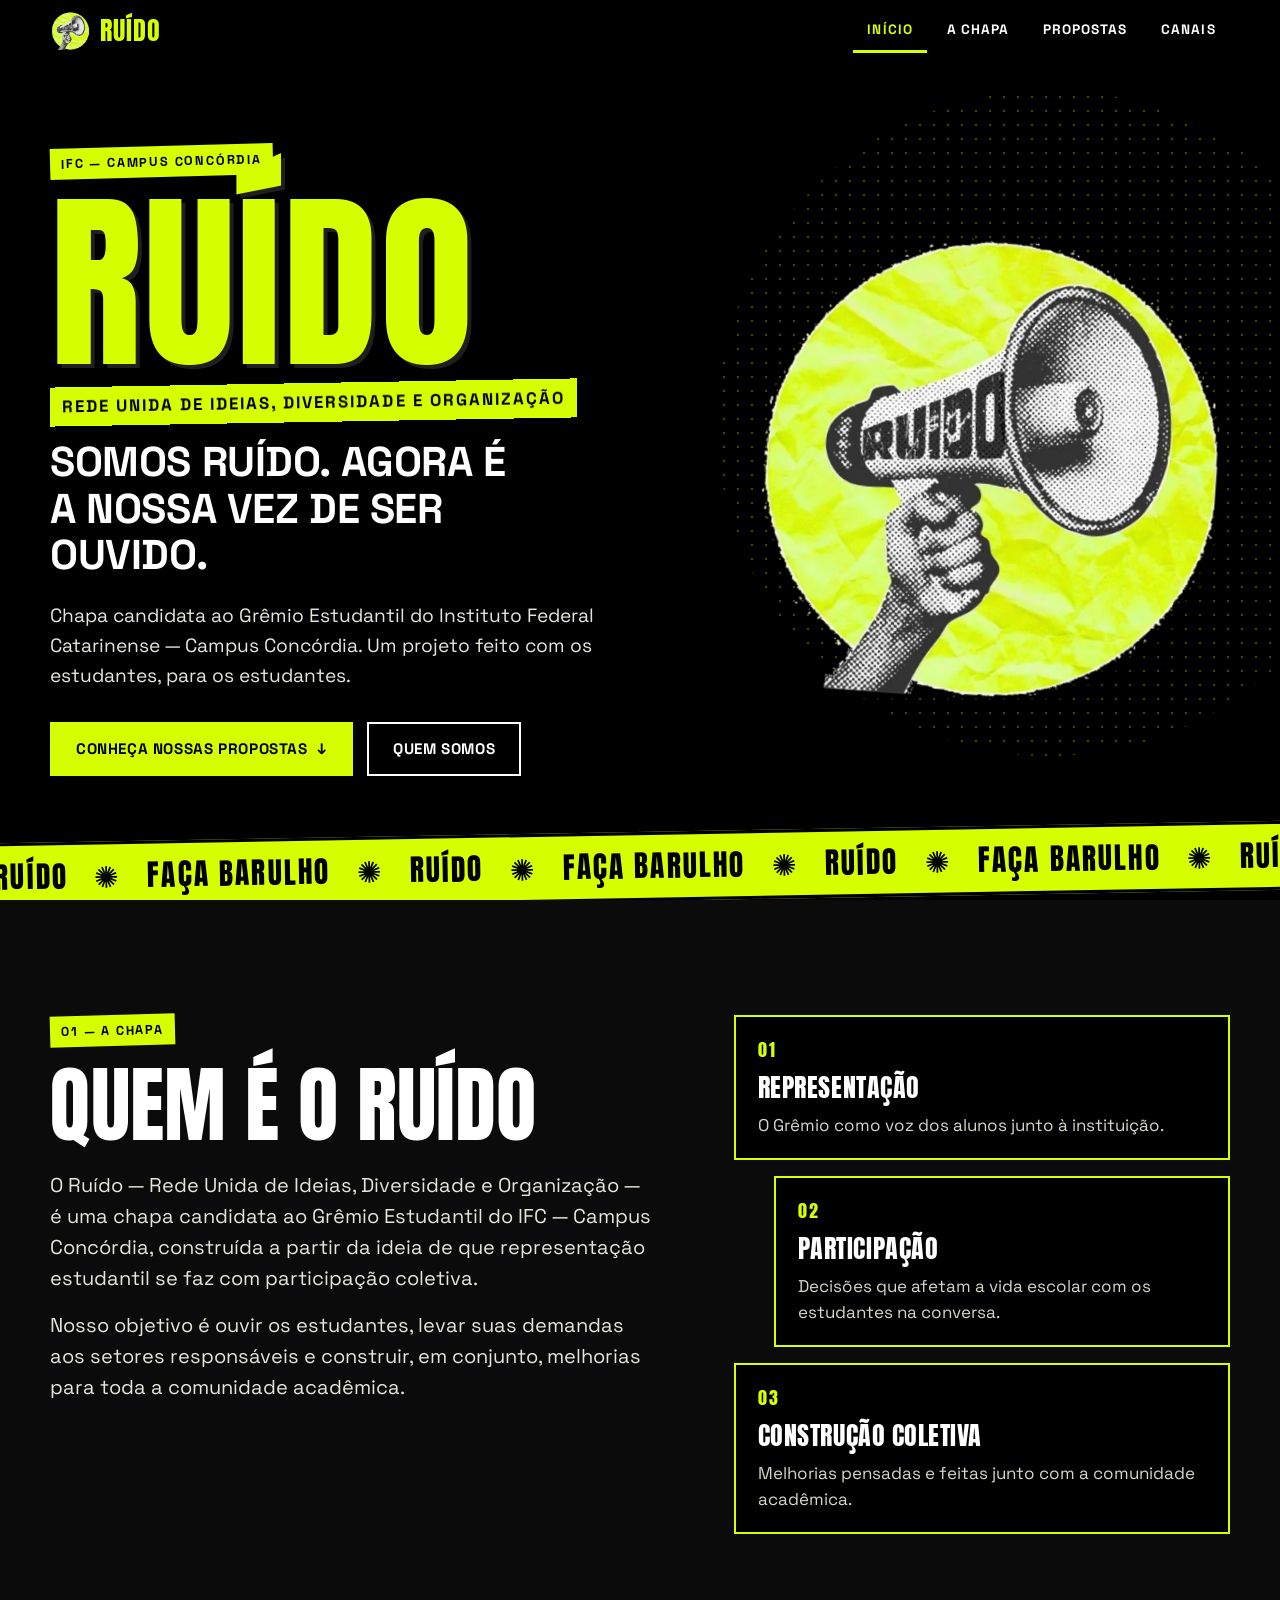
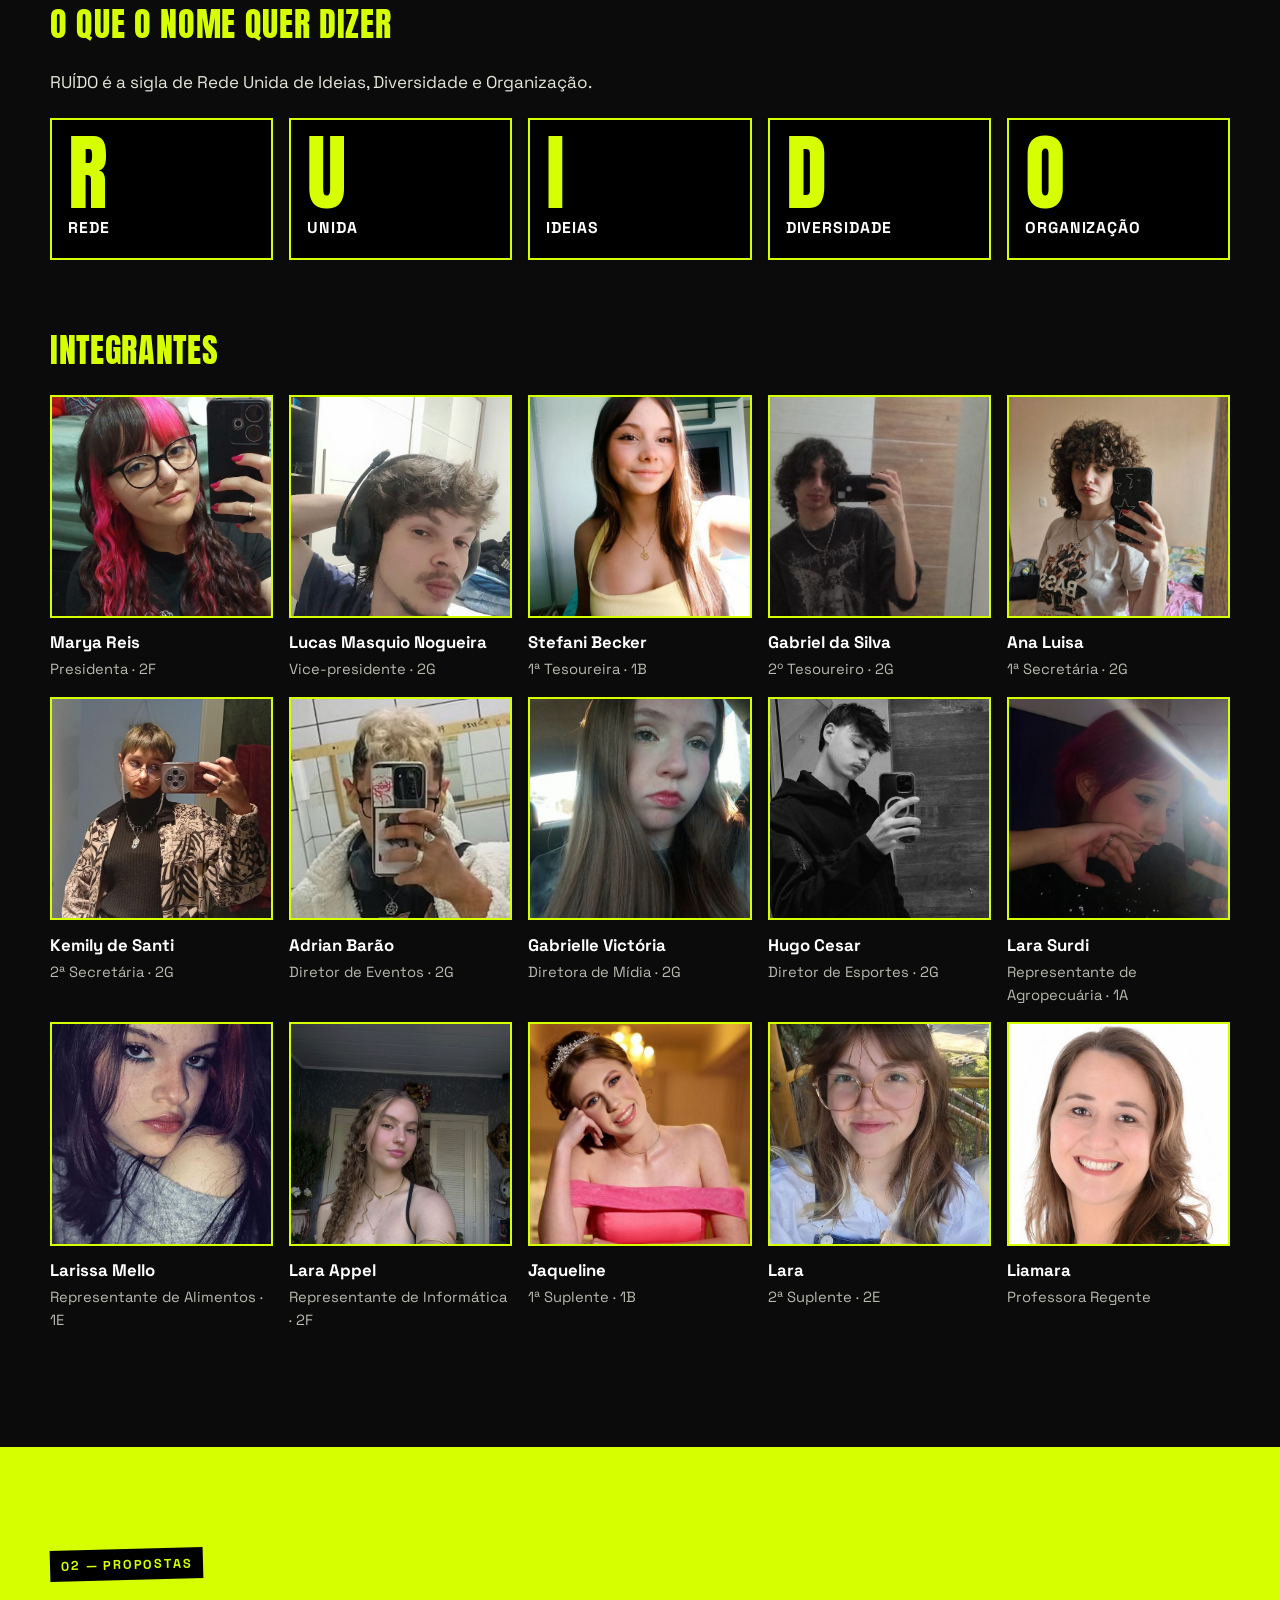
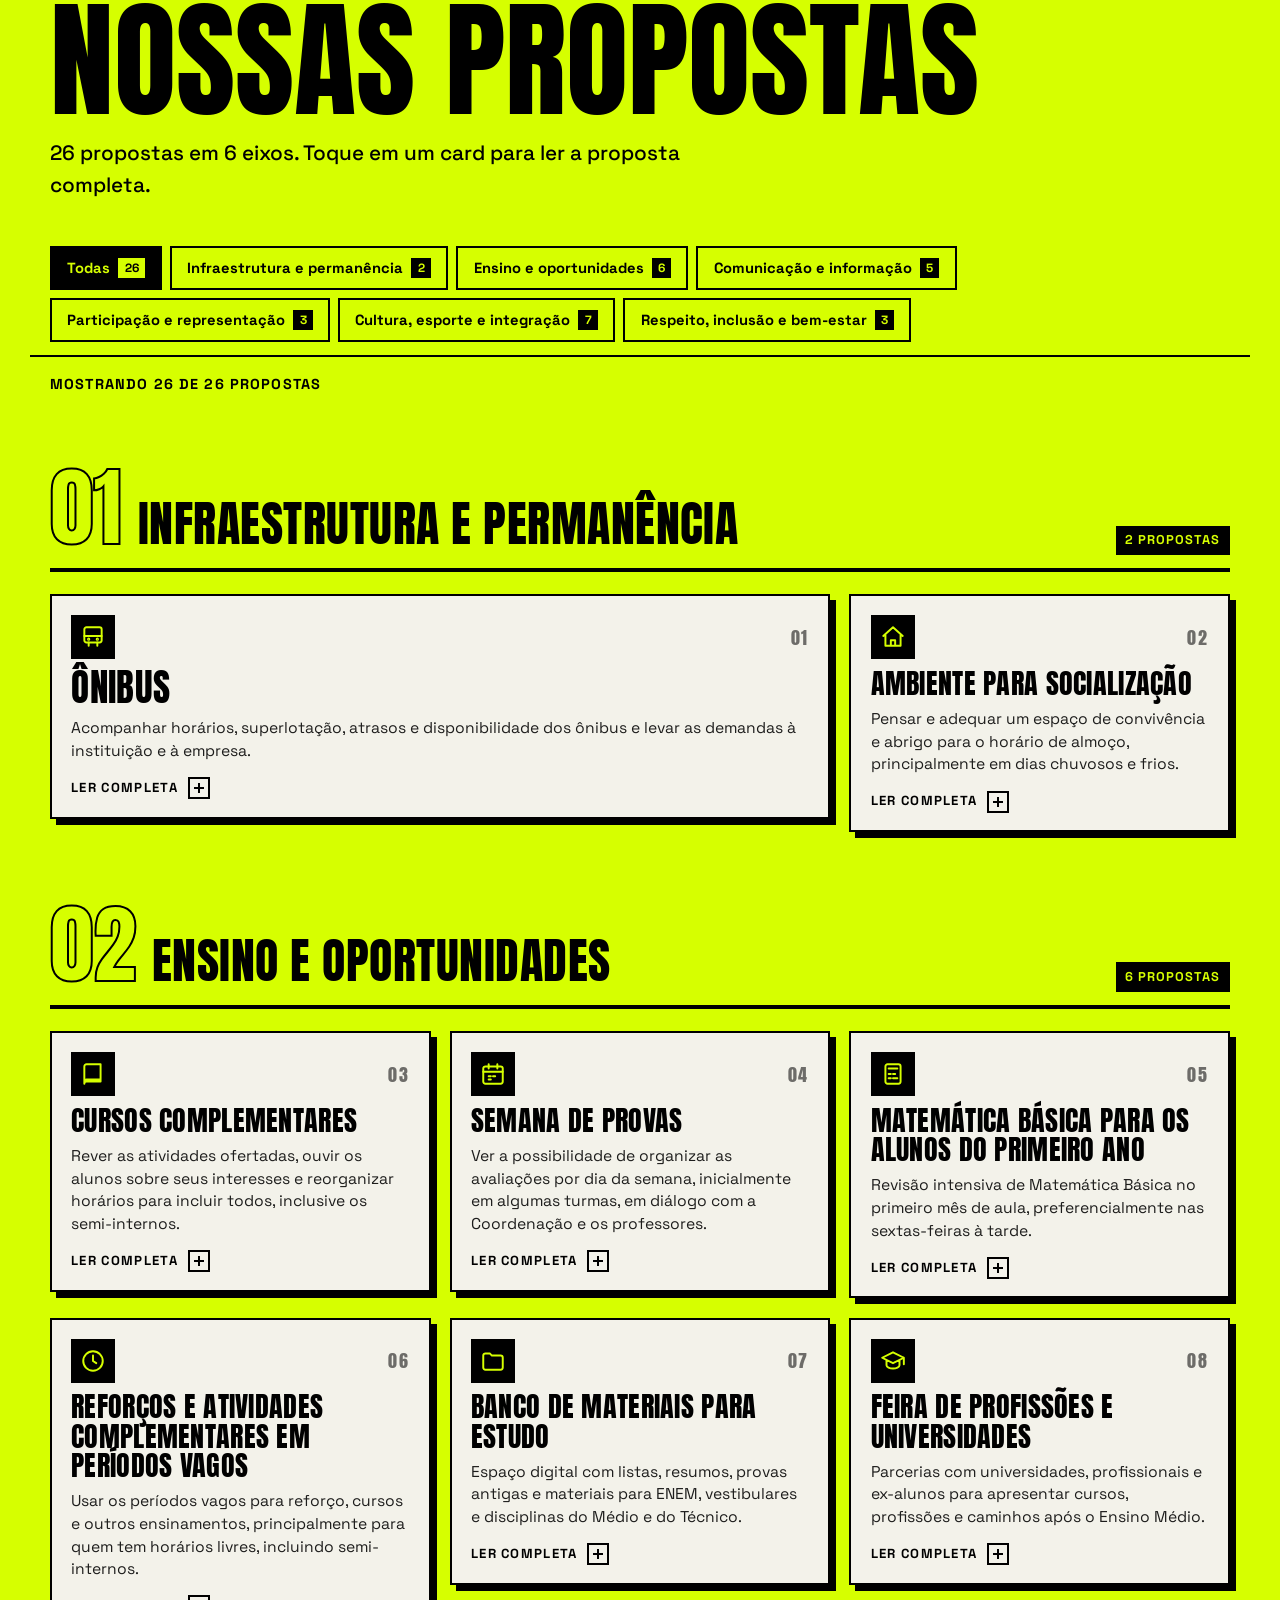
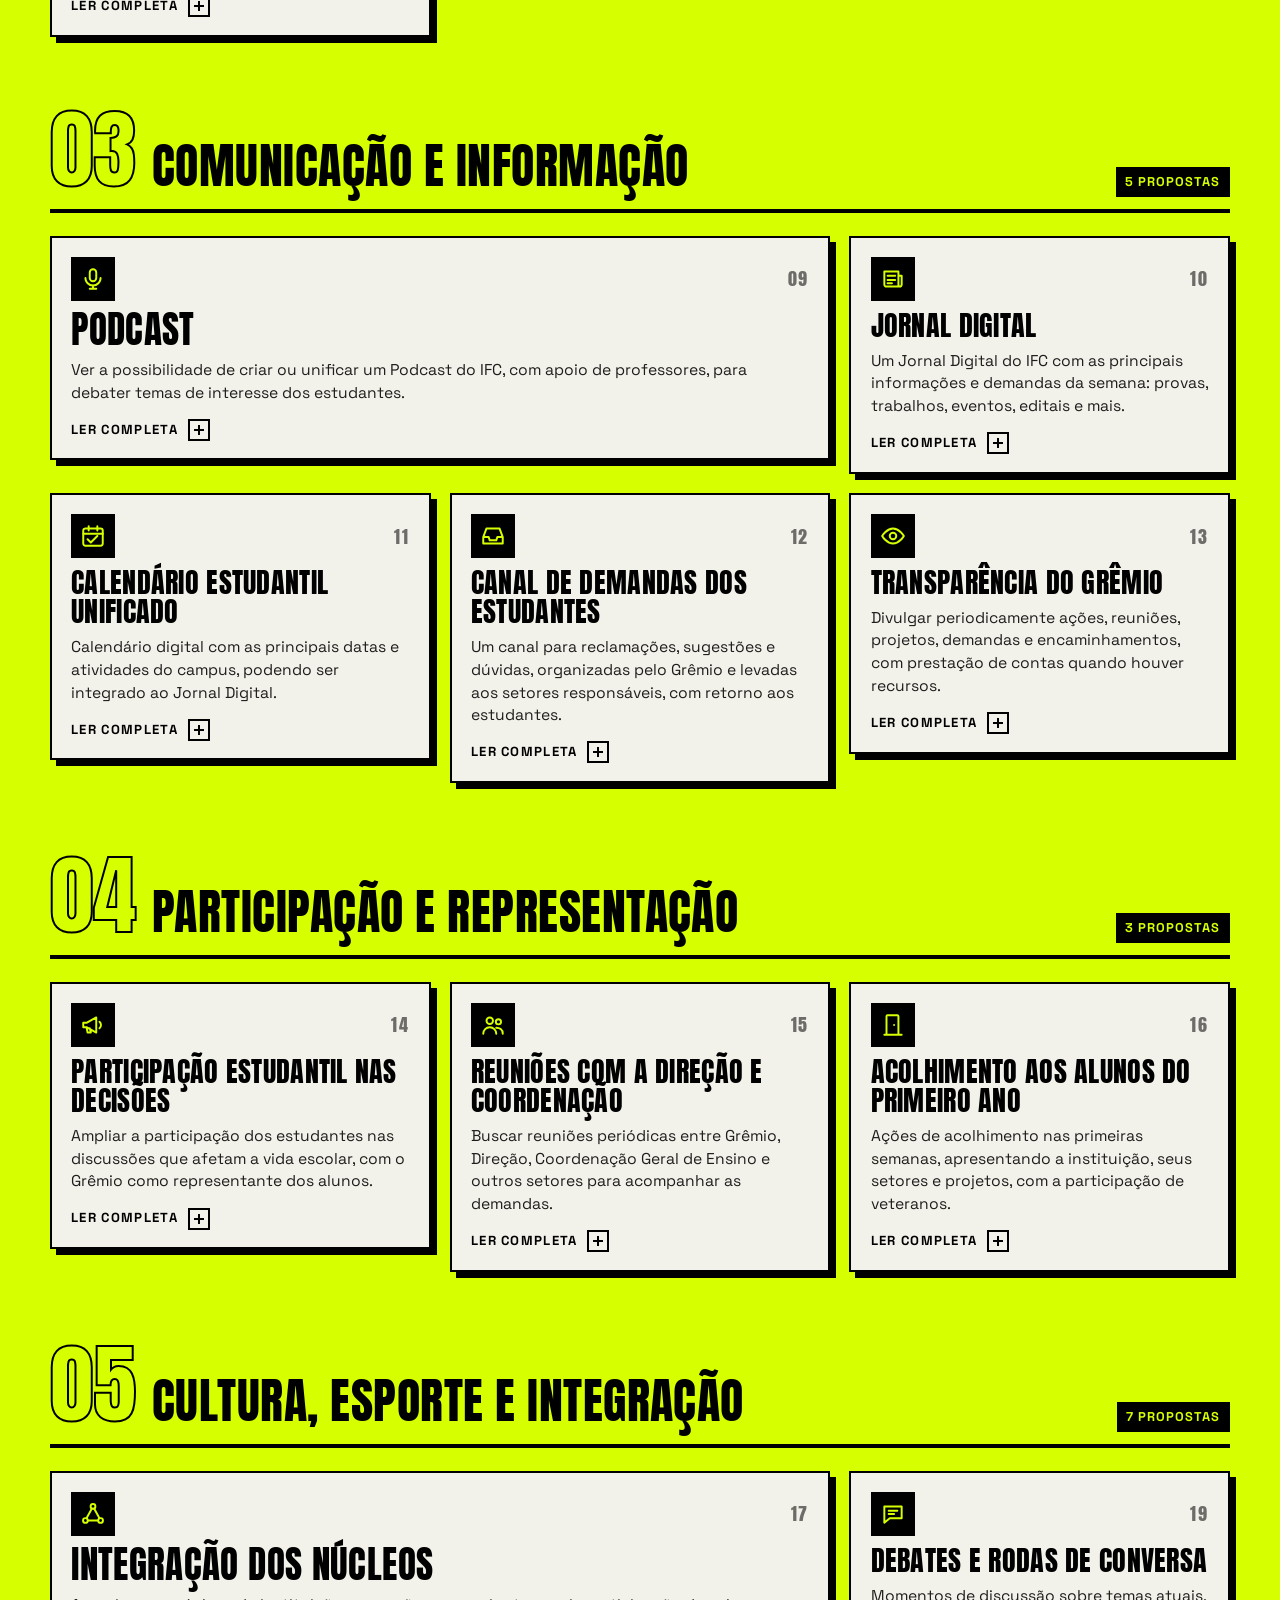
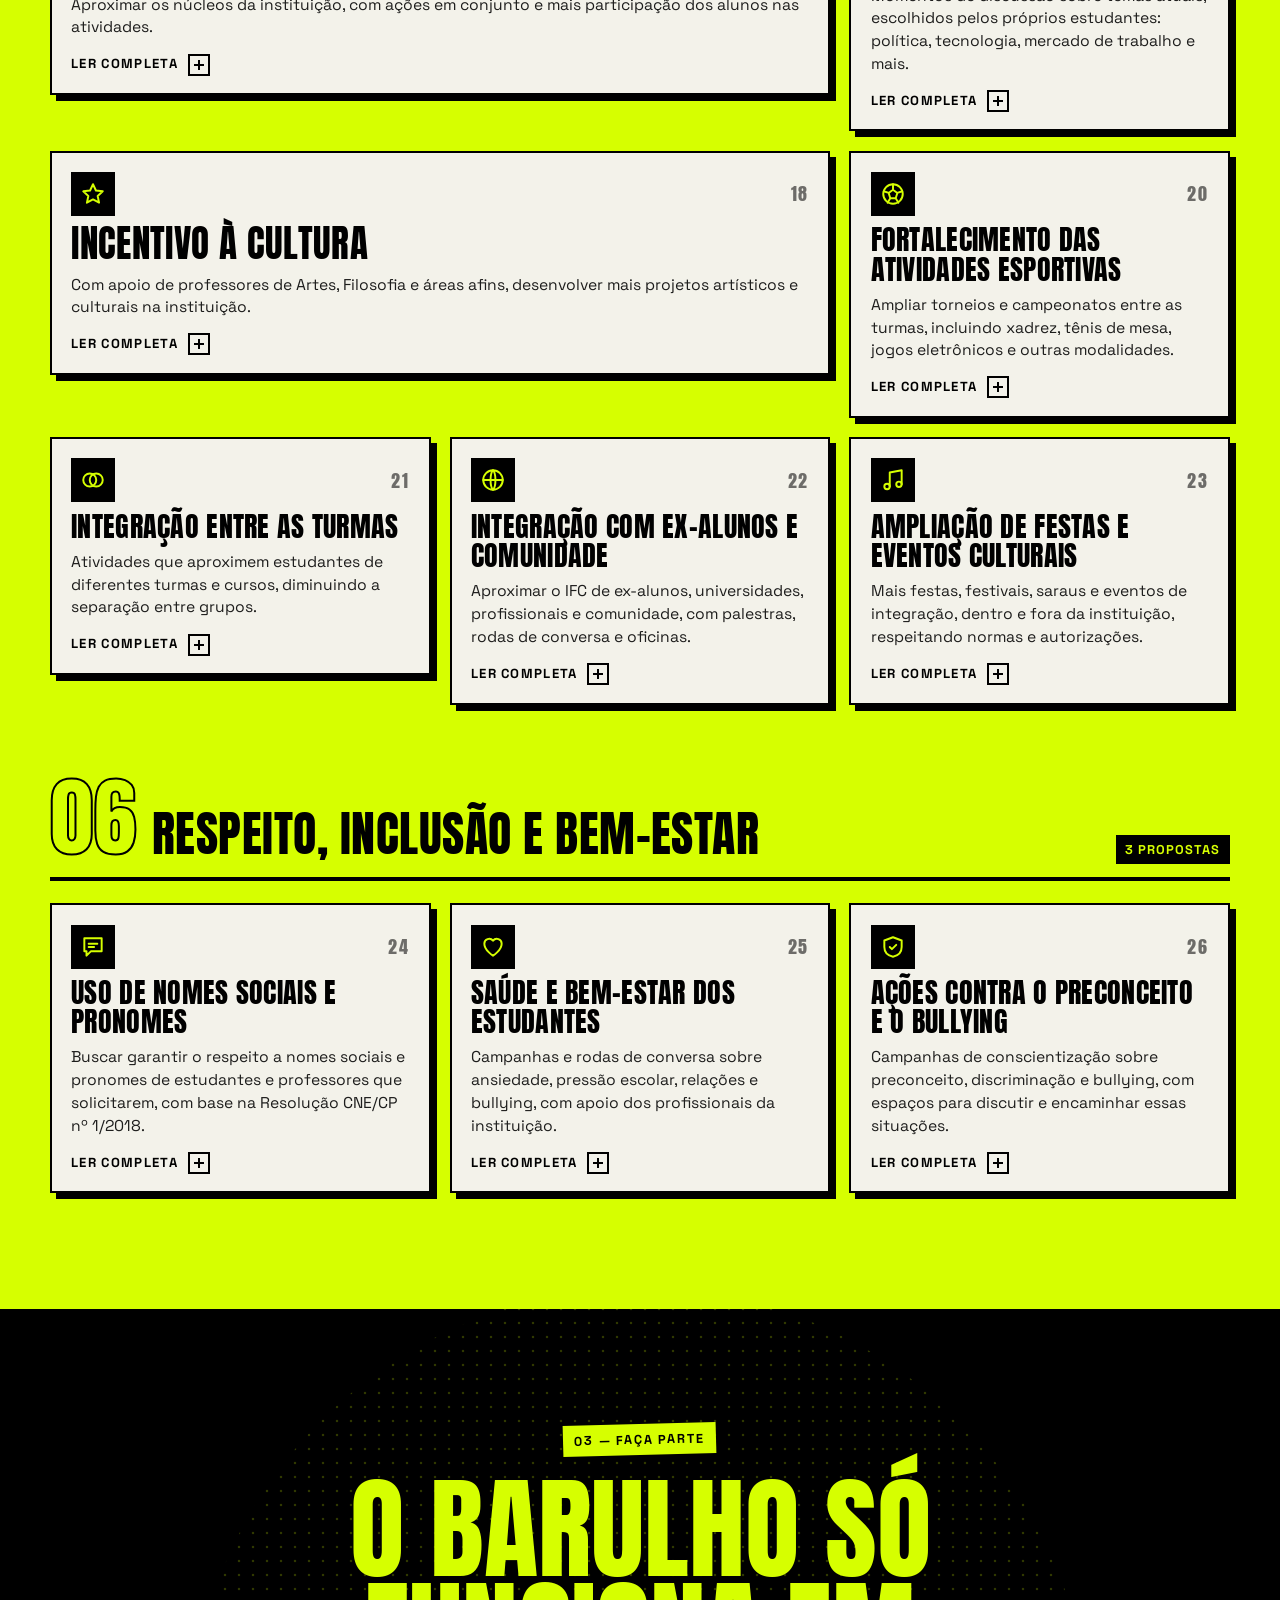
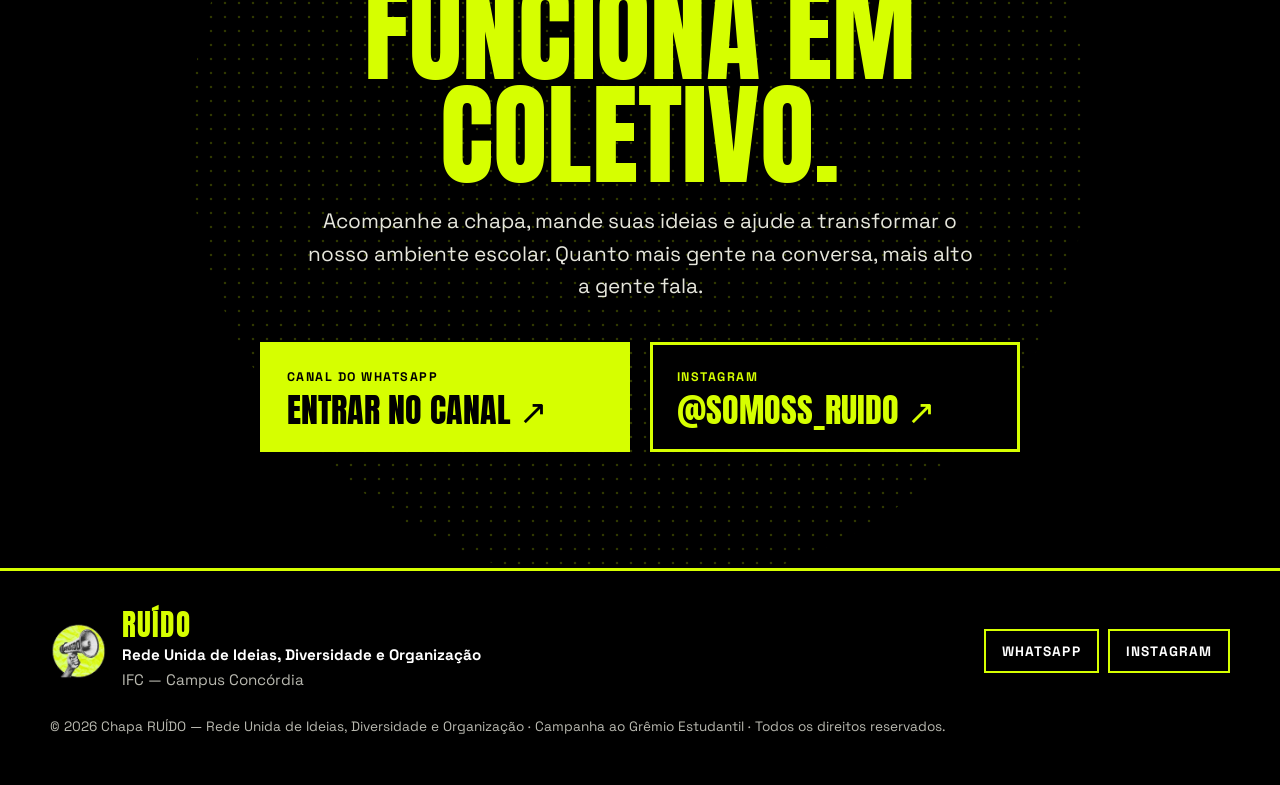
==== index.html @ f0e854c6 "alterado organização de pastas" ====
<!DOCTYPE html>
<html lang="pt-BR">
<head>
  <meta charset="utf-8">
  <meta name="viewport" content="width=device-width, initial-scale=1">
  <title>RUÍDO — Rede Unida de Ideias, Diversidade e Organização · Grêmio IFC Concórdia</title>
  <meta name="description" content="RUÍDO — Rede Unida de Ideias, Diversidade e Organização. Chapa candidata ao Grêmio Estudantil do IFC — Campus Concórdia: conheça as propostas para o mandato.">
  <meta name="theme-color" content="#000000">
  <meta property="og:type" content="website">
  <meta property="og:title" content="RUÍDO — Rede Unida de Ideias, Diversidade e Organização">
  <meta property="og:description" content="Chapa candidata ao Grêmio Estudantil do IFC — Campus Concórdia. Conheça as 26 propostas e participe.">
  <meta property="og:image" content="assets/og.jpg">
  <link rel="icon" type="image/png" href="assets/favicon.png">
  <link rel="preload" as="image" href="assets/logo.webp" type="image/webp">
  <link rel="preconnect" href="https://fonts.googleapis.com">
  <link rel="preconnect" href="https://fonts.gstatic.com" crossorigin>
  <link rel="stylesheet" href="https://fonts.googleapis.com/css2?family=Anton&family=Space+Grotesk:wght@400;500;700&display=swap">
  <link rel="stylesheet" href="css/style.css">
</head>
<body>
  <a class="skip" href="#propostas">Pular para as propostas</a>

  <header class="header" id="topo">
    <div class="header__inner">
      <a class="brand" href="#inicio" aria-label="Ruído — início">
        <img src="assets/logo-256.webp" alt="" width="40" height="40">
        <span>RUÍDO</span>
      </a>
      <nav class="nav" id="menu" aria-label="Navegação principal">
        <a href="#inicio">Início</a>
        <a href="#chapa">A chapa</a>
        <a href="#propostas">Propostas</a>
        <a href="#participe">Canais</a>
      </nav>
      <button class="burger" id="burger" aria-expanded="false" aria-controls="menu" aria-label="Abrir menu">
        <span></span><span></span>
      </button>
    </div>
    <div class="progress" aria-hidden="true"><i id="progress"></i></div>
  </header>

  <main>
    <!-- HERO -->
    <section class="hero" id="inicio" aria-labelledby="hero-title">
      <div class="hero__text">
        <p class="tag" data-hero-escola></p>
        <h1 id="hero-title"><span class="hero__name" data-hero-nome></span><span class="hero__full" data-hero-completo></span><span class="hero__phrase" data-hero-frase></span></h1>
        <p class="hero__lead" data-hero-lead></p>
        <div class="hero__cta">
          <a class="btn" href="#propostas">Conheça nossas propostas <span aria-hidden="true">↓</span></a>
          <a class="btn btn--ghost" href="#chapa">Quem somos</a>
        </div>
      </div>
      <div class="hero__art">
        <img class="hero__logo" src="assets/logo.webp" alt="Mão erguendo um megafone com a palavra RUÍDO, sobre um círculo verde ácido de papel amassado" width="583" height="583" fetchpriority="high">
      </div>
      <div class="marquee" aria-hidden="true"><div class="marquee__track" id="marquee"></div></div>
    </section>

    <!-- CHAPA -->
    <section class="section chapa" id="chapa" aria-labelledby="chapa-title">
      <div class="wrap chapa__grid">
        <div>
          <p class="tag">01 — A chapa</p>
          <h2 id="chapa-title" data-sobre-titulo></h2>
          <div class="chapa__text" id="sobre-texto"></div>
        </div>
        <ul class="pillars" id="pilares"></ul>
      </div>
      <div class="wrap">
        <h3 class="sub">O que o nome quer dizer</h3>
        <p class="acro__lead" data-acro-lead></p>
        <ol class="acro" id="acro" aria-label="Significado de cada letra do nome"></ol>
        <h3 class="sub">Integrantes</h3>
        <ul class="team" id="team"></ul>
      </div>
    </section>

    <!-- PROPOSTAS -->
    <section class="section props" id="propostas" aria-labelledby="props-title">
      <div class="wrap">
        <p class="tag tag--dark">02 — Propostas</p>
        <h2 id="props-title" class="props__title">Nossas propostas</h2>
        <p class="props__lead" id="props-lead"></p>

        <div class="filters-wrap">
          <div class="filters" id="filters" role="group" aria-label="Filtrar propostas por categoria"></div>
        </div>
        <p class="props__count" id="props-count" aria-live="polite"></p>
        <div id="props-body"></div>
      </div>
    </section>

    <!-- FAÇA PARTE -->
    <section class="section join" id="participe" aria-labelledby="join-title">
      <div class="wrap join__inner">
        <p class="tag">03 — Faça parte</p>
        <h2 id="join-title" data-fecha-titulo></h2>
        <p class="join__text" data-fecha-texto></p>
        <div class="join__btns">
          <a class="big big--wa" id="link-wa" target="_blank" rel="noopener noreferrer">
            <small>Canal do WhatsApp</small>
            <strong>Entrar no canal <span aria-hidden="true">↗</span></strong>
          </a>
          <a class="big big--ig" id="link-ig" target="_blank" rel="noopener noreferrer">
            <small>Instagram</small>
            <strong data-ig-user></strong>
          </a>
        </div>
      </div>
    </section>
  </main>

  <footer class="footer">
    <div class="wrap footer__inner">
      <div class="footer__brand">
        <img src="assets/logo-256.webp" alt="" width="56" height="56" loading="lazy">
        <div>
          <strong data-foot-nome></strong>
          <span class="footer__full" data-foot-completo></span>
          <span data-foot-escola></span>
        </div>
      </div>
      <ul class="footer__links">
        <li><a id="foot-wa" target="_blank" rel="noopener noreferrer">WhatsApp</a></li>
        <li><a id="foot-ig" target="_blank" rel="noopener noreferrer">Instagram</a></li>
      </ul>
      <p class="footer__copy" id="foot-copy"></p>
    </div>
  </footer>

  <noscript><p style="padding:2rem;background:#D6FF00;color:#000">Ative o JavaScript para ver as propostas da chapa.</p></noscript>

  <script src="js/data.js"></script>
  <script src="js/icons.js"></script>
  <script src="js/app.js"></script>

  <!-- script pra ver os insights e trafego da pagina no vercel -->
  <script>
    window.va = window.va || function () { (window.vaq = window.vaq || []).push(arguments); };
  </script>
  <script defer src="/_vercel/insights/script.js"></script>

</body>
</html>
---- css/style.css ----
/* ============ RUÍDO — campanha Grêmio IFC Concórdia ============ */
:root {
  --g: #D6FF00;
  --k: #000;
  --ink: #0b0b0b;
  --paper: #f3f2ea;
  --mute: #b9b9b0;
  --hh: 64px;
  --f-display: "Anton", Impact, "Haettenschweiler", "Arial Narrow Bold", sans-serif;
  --f-body: "Space Grotesk", system-ui, -apple-system, "Segoe UI", Roboto, sans-serif;
  --noise: url("data:image/svg+xml,%3Csvg xmlns='http://www.w3.org/2000/svg' width='160' height='160'%3E%3Cfilter id='n'%3E%3CfeTurbulence type='fractalNoise' baseFrequency='.85' numOctaves='2' stitchTiles='stitch'/%3E%3CfeColorMatrix values='0 0 0 0 1 0 0 0 0 1 0 0 0 0 1 0 0 0 .55 0'/%3E%3C/filter%3E%3Crect width='160' height='160' filter='url(%23n)'/%3E%3C/svg%3E");
}
*, *::before, *::after { box-sizing: border-box; }
html { scroll-behavior: smooth; -webkit-text-size-adjust: 100%; }
body { margin: 0; background: var(--k); color: #fff; font-family: var(--f-body); line-height: 1.55; font-size: 1.0625rem; overflow-x: hidden; }
img { max-width: 100%; height: auto; display: block; }
a { color: inherit; }
h1, h2, h3, h4 { margin: 0; font-weight: 400; }
p { margin: 0; }
ul, ol { list-style: none; margin: 0; padding: 0; }
button { font: inherit; color: inherit; }
[hidden] { display: none !important; }
section[id] { scroll-margin-top: calc(var(--hh) - 1px); }

:focus-visible { outline: 3px solid var(--g); outline-offset: 3px; }
.props :focus-visible { outline-color: var(--k); }
.skip { position: absolute; left: 8px; top: -60px; background: var(--g); color: var(--k); padding: 10px 14px; font-weight: 700; z-index: 100; }
.skip:focus { top: 8px; }

.wrap { width: min(1180px, 100% - 2.5rem); margin-inline: auto; }
.section { padding: clamp(4rem, 9vw, 7.5rem) 0; position: relative; }
.tag { display: inline-block; font-weight: 700; font-size: .8rem; letter-spacing: .14em; text-transform: uppercase; color: var(--k); background: var(--g); padding: .35rem .7rem; transform: rotate(-1.5deg); }
.tag--dark { background: var(--k); color: var(--g); }
.sub { font-family: var(--f-display); text-transform: uppercase; letter-spacing: .02em; font-size: clamp(1.5rem, 3.4vw, 2.1rem); color: var(--g); margin: clamp(2.5rem, 6vw, 4rem) 0 1.2rem; }

/* ---------- buttons ---------- */
.btn { display: inline-flex; align-items: center; gap: .6rem; min-height: 52px; padding: .8rem 1.5rem; background: var(--g); color: var(--k); font-weight: 700; text-decoration: none; border: 2px solid var(--g); text-transform: uppercase; letter-spacing: .04em; font-size: .95rem; transition: transform .18s, box-shadow .18s, background .18s, color .18s; }
.btn:hover { transform: translate(-3px, -3px); box-shadow: 5px 5px 0 #fff; }
.btn--ghost { background: transparent; color: #fff; border-color: #fff; }
.btn--ghost:hover { background: #fff; color: var(--k); box-shadow: 5px 5px 0 var(--g); }

/* ---------- header ---------- */
.header { position: fixed; inset: 0 0 auto 0; z-index: 50; height: var(--hh); background: rgba(0,0,0,.92); border-bottom: 2px solid transparent; transition: border-color .25s; backdrop-filter: blur(6px); }
.header.is-stuck { border-bottom-color: var(--g); }
.header__inner { width: min(1180px, 100% - 2.5rem); height: 100%; margin-inline: auto; display: flex; align-items: center; justify-content: space-between; gap: 1rem; }
.brand { display: flex; align-items: center; gap: .6rem; text-decoration: none; font-family: var(--f-display); font-size: 1.6rem; letter-spacing: .04em; color: var(--g); }
.brand img { width: 40px; height: 40px; }
.nav { display: flex; gap: .3rem; }
.nav a { text-decoration: none; text-transform: uppercase; font-weight: 700; font-size: .85rem; letter-spacing: .08em; padding: .6rem .9rem; border-bottom: 3px solid transparent; transition: color .15s, border-color .15s; }
.nav a:hover { color: var(--g); }
.nav a[aria-current="true"] { color: var(--g); border-bottom-color: var(--g); }
.burger { display: none; width: 48px; height: 48px; background: var(--g); border: 0; cursor: pointer; position: relative; }
.burger span { position: absolute; left: 12px; right: 12px; height: 3px; background: var(--k); transition: transform .2s, top .2s; }
.burger span:first-child { top: 18px; }
.burger span:last-child { top: 28px; }
.burger[aria-expanded="true"] span:first-child { top: 23px; transform: rotate(45deg); }
.burger[aria-expanded="true"] span:last-child { top: 23px; transform: rotate(-45deg); }
.progress { position: absolute; left: 0; right: 0; bottom: -2px; height: 3px; }
.progress i { display: block; height: 100%; background: var(--g); transform-origin: 0 50%; transform: scaleX(0); }

/* ---------- hero ---------- */
.hero { position: relative; min-height: 100svh; padding: calc(var(--hh) + 2.5rem) 0 0; display: grid; grid-template-columns: minmax(0, 1.15fr) minmax(0, .85fr); grid-template-rows: 1fr auto; align-items: center; column-gap: 2rem; padding-inline: max(1.25rem, calc((100% - 1180px) / 2)); background: var(--k) var(--noise); background-blend-mode: soft-light; overflow: hidden; }
.hero::before { content: ""; position: absolute; right: -8%; top: 10%; width: 52vw; max-width: 720px; aspect-ratio: 1; background: radial-gradient(circle, rgba(214,255,0,.28) 1.4px, transparent 1.6px) 0 0 / 14px 14px; border-radius: 50%; pointer-events: none; }
.hero__text { position: relative; z-index: 2; padding-block: 2rem 3rem; }
.hero h1 { margin-top: 1.4rem; }
.hero__name { display: block; font-family: var(--f-display); color: var(--g); line-height: .88; letter-spacing: .01em; font-size: clamp(4.6rem, 16vw, 12rem); text-shadow: 4px 4px 0 rgba(255,255,255,.12); animation: rise .6s both; }
.hero__full { display: block; margin-top: .9rem; font-weight: 700; text-transform: uppercase; letter-spacing: .12em; font-size: clamp(.78rem, 1.7vw, 1.05rem); color: var(--k); background: var(--g); width: fit-content; max-width: 100%; padding: .4rem .75rem; transform: rotate(-1deg); animation: rise .6s .04s both; }
.hero__phrase { display: block; margin-top: 1.1rem; max-width: 18ch; font-weight: 700; font-size: clamp(1.5rem, 3.6vw, 2.6rem); line-height: 1.12; text-transform: uppercase; letter-spacing: -.01em; animation: rise .6s .08s both; }
.hero__lead { margin-top: 1.4rem; max-width: 48ch; color: #e6e6dc; font-size: clamp(1rem, 1.6vw, 1.2rem); animation: rise .6s .16s both; }
.hero__cta { margin-top: 2rem; display: flex; flex-wrap: wrap; gap: .9rem; animation: rise .6s .24s both; }
.hero__art { position: relative; z-index: 1; display: grid; place-items: center; }
.hero__logo { width: min(100%, 560px); aspect-ratio: 1; transform: rotate(4deg); filter: drop-shadow(10px 12px 0 rgba(0,0,0,.6)); animation: pop .7s .1s both cubic-bezier(.2,.9,.3,1.2); }
.marquee { grid-column: 1 / -1; margin-inline: calc(-1 * max(1.25rem, (100vw - 1180px) / 2)); background: var(--g); color: var(--k); overflow: hidden; border-block: 3px solid var(--k); transform: rotate(-1deg) scale(1.03); }
.marquee__track { display: flex; width: max-content; font-family: var(--f-display); text-transform: uppercase; font-size: clamp(1.2rem, 2.6vw, 1.8rem); letter-spacing: .06em; padding: .5rem 0; animation: marq 40s linear infinite; }
.marquee__track span { padding-inline: .8rem; white-space: nowrap; }
@keyframes marq { to { transform: translateX(-50%); } }
@keyframes rise { from { opacity: 0; transform: translateY(16px); } }
@keyframes pop { from { opacity: 0; transform: rotate(-6deg) scale(.88); } }

/* ---------- chapa ---------- */
.chapa { background: var(--ink); }
.chapa__grid { display: grid; grid-template-columns: 1.1fr .9fr; gap: clamp(2rem, 6vw, 5rem); align-items: start; }
.chapa h2, .props__title { font-family: var(--f-display); text-transform: uppercase; font-size: clamp(2.6rem, 7vw, 5.2rem); line-height: .95; margin: 1.2rem 0 1.6rem; }
.chapa h2 { color: #fff; }
.chapa__text { display: grid; gap: 1rem; color: #e6e6dc; font-size: clamp(1.05rem, 1.6vw, 1.25rem); max-width: 56ch; }
.pillars { display: grid; gap: 1rem; }
.pillar { border: 2px solid var(--g); padding: 1.2rem 1.4rem; position: relative; background: var(--k); transition: transform .2s, box-shadow .2s; }
.pillar:nth-child(2) { margin-left: clamp(0rem, 4vw, 2.5rem); }
.pillar:hover { transform: translate(-3px, -3px); box-shadow: 6px 6px 0 var(--g); }
.pillar__n { font-family: var(--f-display); color: var(--g); font-size: 1.1rem; letter-spacing: .1em; }
.pillar h3 { font-family: var(--f-display); text-transform: uppercase; font-size: 1.6rem; margin: .2rem 0 .3rem; letter-spacing: .02em; }
.pillar p { color: #d6d6cc; }
.team { display: grid; grid-template-columns: repeat(auto-fill, minmax(190px, 1fr)); gap: 1rem; }
.member { display: grid; gap: .2rem; align-content: start; }
.member img, .member__ph { width: 100%; aspect-ratio: 1; object-fit: cover; object-position: 50% 22%; border: 2px solid var(--g); margin-bottom: .5rem; }
.member__ph { display: grid; place-items: center; font-family: var(--f-display); font-size: 4rem; color: var(--g); border-style: dashed; background: rgba(214,255,0,.05); }
.member strong { font-size: 1.05rem; }
.member span { color: var(--mute); font-size: .92rem; }
.member--empty strong, .member--empty span { opacity: .75; }

.acro__lead { color: #e6e6dc; max-width: 60ch; margin-bottom: 1.4rem; }
.acro { display: grid; grid-template-columns: repeat(5, minmax(0, 1fr)); gap: 1rem; counter-reset: a; }
.acro__i { border: 2px solid var(--g); background: var(--k); padding: 1rem 1rem 1.1rem; display: grid; gap: .3rem; transition: transform .2s, box-shadow .2s, background .2s, color .2s; }
.acro__i b { font-family: var(--f-display); font-weight: 400; font-size: clamp(3.4rem, 7vw, 5.2rem); line-height: .9; color: var(--g); }
.acro__i span { font-weight: 700; text-transform: uppercase; letter-spacing: .06em; font-size: clamp(.8rem, 1.5vw, .98rem); overflow-wrap: anywhere; }
.acro__i:hover { background: var(--g); color: var(--k); box-shadow: 5px 5px 0 #fff; }
.acro__i:hover b { color: var(--k); }

/* ---------- propostas ---------- */
.props { background: var(--g) var(--noise); background-blend-mode: multiply; color: var(--k); padding-top: clamp(4rem, 8vw, 6.5rem); }
.props__title { color: var(--k); font-size: clamp(3rem, 10vw, 8rem); margin-bottom: 1rem; }
.props__lead { max-width: 52ch; font-weight: 500; font-size: clamp(1.05rem, 1.8vw, 1.3rem); }
.filters-wrap { position: sticky; top: var(--hh); z-index: 20; margin: 2rem -1.25rem 0; padding: .8rem 1.25rem; background: var(--g); border-bottom: 2px solid var(--k); }
.filters { display: flex; flex-wrap: wrap; gap: .5rem; }
.chip { display: inline-flex; align-items: center; gap: .5rem; min-height: 44px; padding: .45rem .95rem; background: transparent; border: 2px solid var(--k); font-weight: 700; font-size: .92rem; cursor: pointer; transition: background .15s, color .15s, transform .15s; }
.chip b { font-weight: 700; background: var(--k); color: var(--g); font-size: .75rem; padding: .05rem .4rem; }
.chip:hover { background: rgba(0,0,0,.12); }
.chip.is-on { background: var(--k); color: var(--g); }
.chip.is-on b { background: var(--g); color: var(--k); }
.props__count { margin: 1rem 0 0; font-size: .9rem; font-weight: 700; text-transform: uppercase; letter-spacing: .08em; }

.group { margin-top: clamp(2.5rem, 6vw, 4.5rem); scroll-margin-top: calc(var(--hh) + 80px); }
.group__head { display: flex; align-items: baseline; flex-wrap: wrap; gap: .4rem 1rem; padding-bottom: .8rem; border-bottom: 4px solid var(--k); margin-bottom: 1.4rem; }
.group__n { font-family: var(--f-display); font-size: clamp(3rem, 8vw, 5.5rem); line-height: .9; color: transparent; -webkit-text-stroke: 2px var(--k); }
.group__head h3 { font-family: var(--f-display); text-transform: uppercase; font-size: clamp(1.7rem, 4.4vw, 3rem); line-height: 1; flex: 1 1 14rem; letter-spacing: .01em; }
.group__c { font-weight: 700; text-transform: uppercase; letter-spacing: .08em; font-size: .8rem; background: var(--k); color: var(--g); padding: .3rem .6rem; }
.grid { display: grid; grid-template-columns: repeat(auto-fill, minmax(min(100%, 285px), 1fr)); grid-auto-flow: dense; gap: 1.2rem; align-items: start; }

.card { background: var(--paper); color: var(--k); border: 2px solid var(--k); box-shadow: 6px 6px 0 var(--k); transition: transform .2s, box-shadow .2s, background .25s, color .25s; }
.card:hover { transform: translate(-3px, -3px); box-shadow: 9px 9px 0 var(--k); }
.card.is-open { background: var(--k); color: #fff; box-shadow: 6px 6px 0 rgba(0,0,0,.35); }
.card__h { font-size: inherit; }
.card__btn { display: grid; gap: .6rem; width: 100%; text-align: left; background: none; border: 0; padding: 1.2rem 1.2rem 1.1rem; cursor: pointer; min-height: 48px; }
.card__top { display: flex; align-items: center; justify-content: space-between; }
.ico { width: 44px; height: 44px; padding: 9px; background: var(--k); color: var(--g); transition: background .25s, color .25s, transform .25s; }
.card:hover .ico { transform: rotate(-6deg); }
.card.is-open .ico { background: var(--g); color: var(--k); }
.card__num { font-family: var(--f-display); font-size: 1.1rem; letter-spacing: .1em; opacity: .55; }
.card__title { font-family: var(--f-display); text-transform: uppercase; font-size: clamp(1.4rem, 2.4vw, 1.75rem); line-height: 1.05; letter-spacing: .01em; overflow-wrap: anywhere; }
.card.is-open .card__title { color: var(--g); }
.card__sum { font-size: .98rem; line-height: 1.45; opacity: .88; }
.card__more { display: flex; align-items: center; gap: .6rem; margin-top: .3rem; font-weight: 700; font-size: .82rem; text-transform: uppercase; letter-spacing: .1em; }
.card__more i { position: relative; width: 22px; height: 22px; border: 2px solid currentColor; flex: none; }
.card__more i::before, .card__more i::after { content: ""; position: absolute; left: 50%; top: 50%; width: 10px; height: 2px; background: currentColor; transform: translate(-50%, -50%); transition: transform .25s; }
.card__more i::after { transform: translate(-50%, -50%) rotate(90deg); }
.card.is-open .card__more i::after { transform: translate(-50%, -50%) rotate(0); }
.card__panel { display: grid; grid-template-rows: 0fr; visibility: hidden; transition: grid-template-rows .3s ease, visibility 0s .3s; }
.card.is-open .card__panel { grid-template-rows: 1fr; visibility: visible; transition: grid-template-rows .3s ease, visibility 0s 0s; }
.card__panel > div { overflow: hidden; min-height: 0; }
.card__panel p { padding: 1rem 1.2rem 1.3rem; margin: 0 1.2rem; border-top: 2px dashed rgba(214,255,0,.6); padding-inline: 0; color: #f2f2ea; font-size: 1.02rem; line-height: 1.6; }
.card--wide .card__title { font-size: clamp(1.6rem, 3vw, 2.3rem); }

/* revelar */
[data-reveal] { opacity: 0; transform: translateY(18px); transition: opacity .45s ease, transform .45s ease, box-shadow .2s, background .25s, color .25s; }
[data-reveal].in { opacity: 1; transform: none; }
.card[data-reveal].in:hover { transform: translate(-3px, -3px); }

/* ---------- faça parte ---------- */
.join { background: var(--k) var(--noise); background-blend-mode: soft-light; text-align: center; overflow: hidden; }
.join::before { content: ""; position: absolute; left: 50%; top: 50%; width: min(120vw, 900px); aspect-ratio: 1; transform: translate(-50%, -50%); background: radial-gradient(circle, rgba(214,255,0,.22) 1.4px, transparent 1.6px) 0 0 / 14px 14px; border-radius: 50%; pointer-events: none; }
.join__inner { position: relative; display: grid; justify-items: center; }
.join h2 { font-family: var(--f-display); text-transform: uppercase; color: var(--g); font-size: clamp(2.8rem, 9vw, 7rem); line-height: .92; margin: 1.4rem 0 1.2rem; max-width: 14ch; }
.join__text { max-width: 52ch; font-size: clamp(1.05rem, 1.7vw, 1.3rem); color: #e6e6dc; }
.join__btns { margin-top: 2.5rem; display: grid; grid-template-columns: repeat(2, minmax(0, 1fr)); gap: 1.2rem; width: min(760px, 100%); }
.big { display: grid; gap: .3rem; text-align: left; text-decoration: none; padding: 1.4rem 1.5rem; min-height: 110px; border: 3px solid var(--g); transition: transform .18s, box-shadow .18s, background .18s, color .18s; }
.big small { font-weight: 700; letter-spacing: .12em; text-transform: uppercase; font-size: .78rem; }
.big strong { font-family: var(--f-display); font-weight: 400; text-transform: uppercase; font-size: clamp(1.5rem, 3.4vw, 2.1rem); line-height: 1.05; overflow-wrap: anywhere; }
.big--wa { background: var(--g); color: var(--k); }
.big--ig { background: var(--k); color: var(--g); }
.big:hover { transform: translate(-4px, -4px); box-shadow: 8px 8px 0 #fff; }
.big--ig:hover { background: #fff; color: var(--k); border-color: #fff; box-shadow: 8px 8px 0 var(--g); }

/* ---------- rodapé ---------- */
.footer { background: var(--k); border-top: 3px solid var(--g); padding: 2.5rem 0 3rem; }
.footer__inner { display: grid; grid-template-columns: 1fr auto; gap: 1.5rem 2rem; align-items: center; }
.footer__brand { display: flex; align-items: center; gap: 1rem; }
.footer__brand img { width: 56px; height: 56px; }
.footer__brand strong { display: block; font-family: var(--f-display); font-weight: 400; font-size: 1.8rem; letter-spacing: .04em; color: var(--g); line-height: 1; }
.footer__brand span { display: block; color: var(--mute); font-size: .95rem; }
.footer__brand .footer__full { color: #fff; font-weight: 700; margin: .25rem 0 .1rem; }
.footer__links { display: flex; gap: .6rem; }
.footer__links a { display: inline-flex; align-items: center; min-height: 44px; padding: .4rem 1rem; border: 2px solid var(--g); text-decoration: none; font-weight: 700; text-transform: uppercase; font-size: .85rem; letter-spacing: .08em; transition: background .15s, color .15s; }
.footer__links a:hover { background: var(--g); color: var(--k); }
.footer__copy { grid-column: 1 / -1; color: var(--mute); font-size: .85rem; }

/* ---------- responsivo ---------- */
@media (max-width: 900px) {
  .hero { grid-template-columns: 1fr; padding-top: calc(var(--hh) + 1.5rem); }
  .hero__art { order: -1; justify-self: end; width: min(62vw, 340px); margin: 0 -.5rem -1.8rem 0; z-index: 0; }
  .hero__text { padding-block: 0 2.5rem; }
  .chapa__grid { grid-template-columns: 1fr; }
  .pillar:nth-child(2) { margin-left: 0; }
}
@media (max-width: 760px) {
  .acro { grid-template-columns: repeat(2, minmax(0, 1fr)); }
  .acro__i:last-child { grid-column: 1 / -1; }
  .burger { display: block; }
  .nav { position: absolute; top: var(--hh); left: 0; right: 0; flex-direction: column; gap: 0; background: var(--k); border-bottom: 3px solid var(--g); max-height: 0; overflow: hidden; visibility: hidden; transition: max-height .28s ease, visibility 0s .28s; }
  .nav.open { max-height: 80vh; visibility: visible; transition: max-height .28s ease, visibility 0s 0s; }
  .nav a { padding: 1.05rem 1.25rem; font-size: 1rem; border-bottom: 1px solid #222; border-left: 4px solid transparent; }
  .nav a[aria-current="true"] { border-bottom-color: #222; border-left-color: var(--g); }
  .filters { flex-wrap: nowrap; overflow-x: auto; scrollbar-width: none; margin-inline: -1.25rem; padding-inline: 1.25rem; -webkit-overflow-scrolling: touch; }
  .filters::-webkit-scrollbar { display: none; }
  .chip { flex: none; }
  .join__btns { grid-template-columns: 1fr; }
  .footer__inner { grid-template-columns: 1fr; }
  .card { box-shadow: 4px 4px 0 var(--k); }
  .card:hover { transform: none; box-shadow: 4px 4px 0 var(--k); }
}
@media (min-width: 901px) { .card--wide { grid-column: span 2; } }
@media (hover: none) { .btn:hover, .big:hover, .pillar:hover, .card:hover, .acro__i:hover { transform: none; } }

@media (prefers-reduced-motion: reduce) {
  html { scroll-behavior: auto; }
  *, *::before, *::after { animation: none !important; transition-duration: .01ms !important; transition-delay: 0s !important; }
  [data-reveal] { opacity: 1; transform: none; }
  .marquee__track { width: auto; flex-wrap: wrap; justify-content: center; }
}
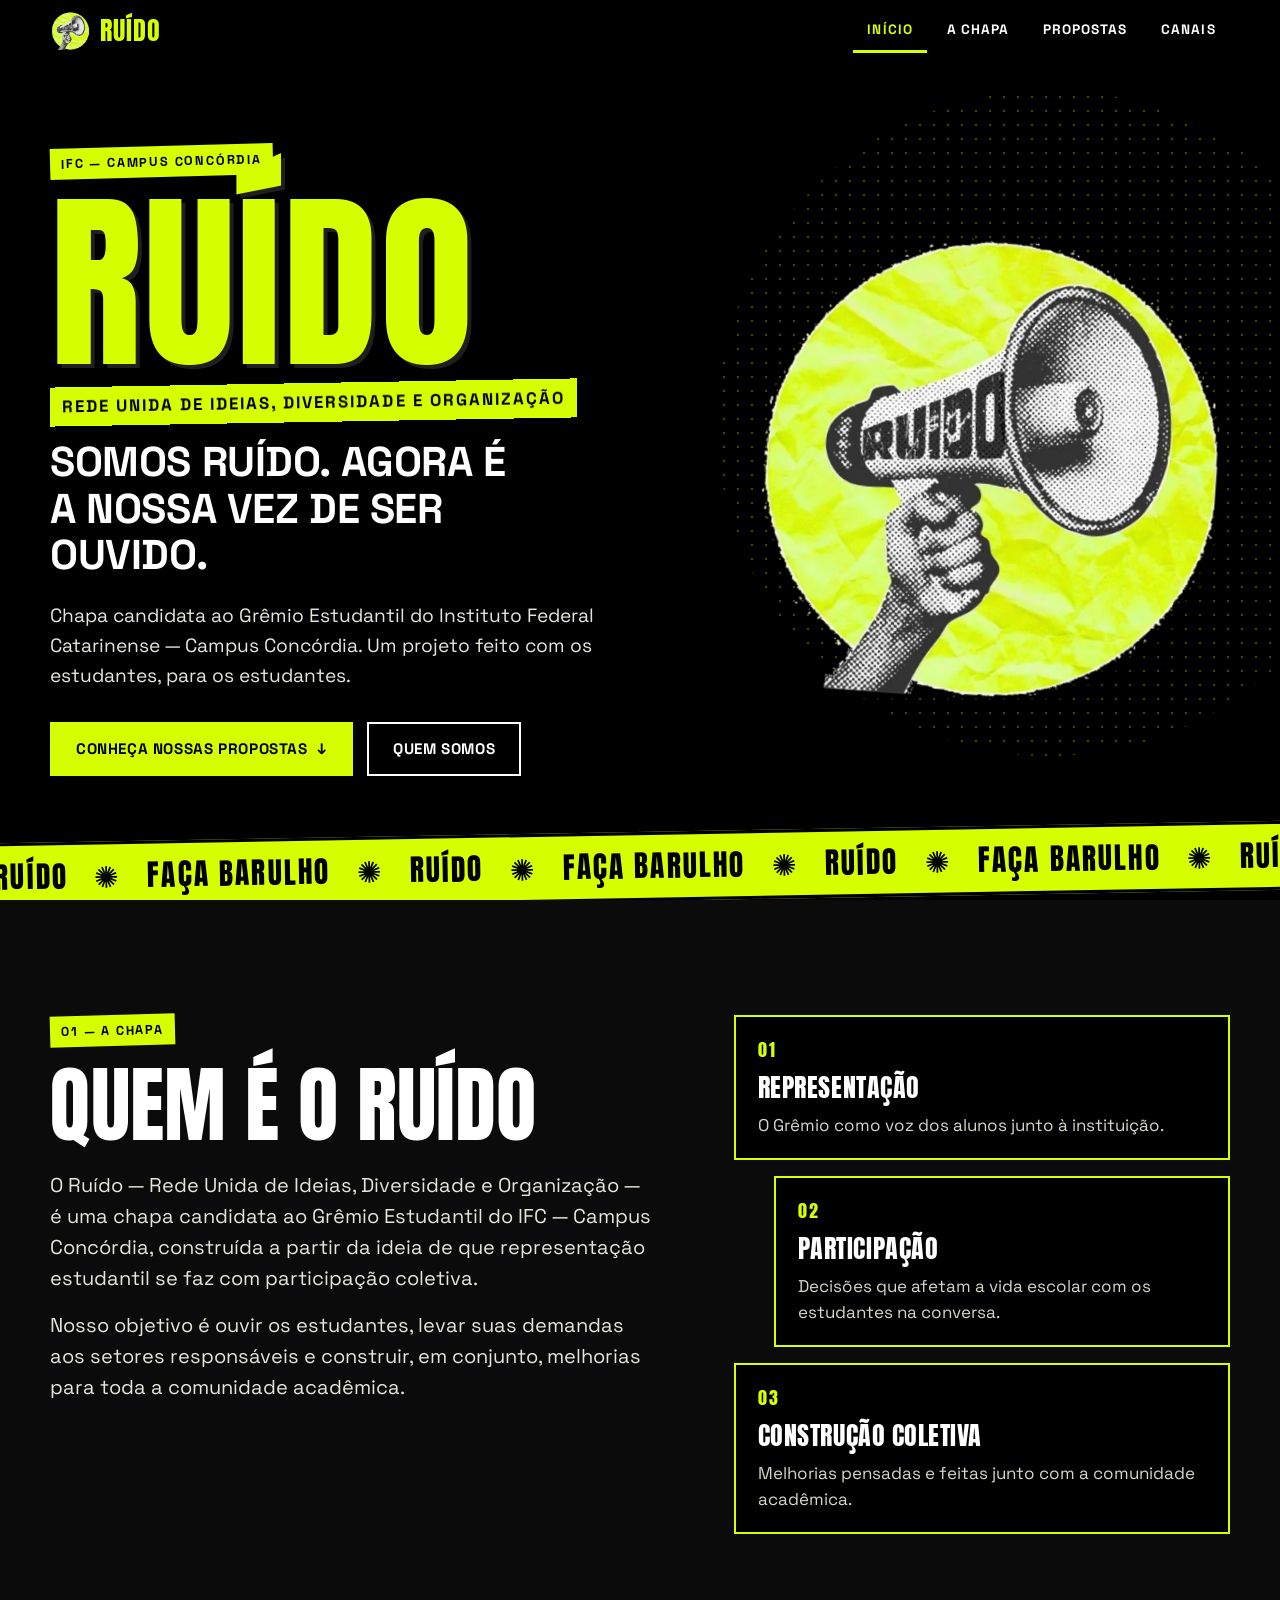
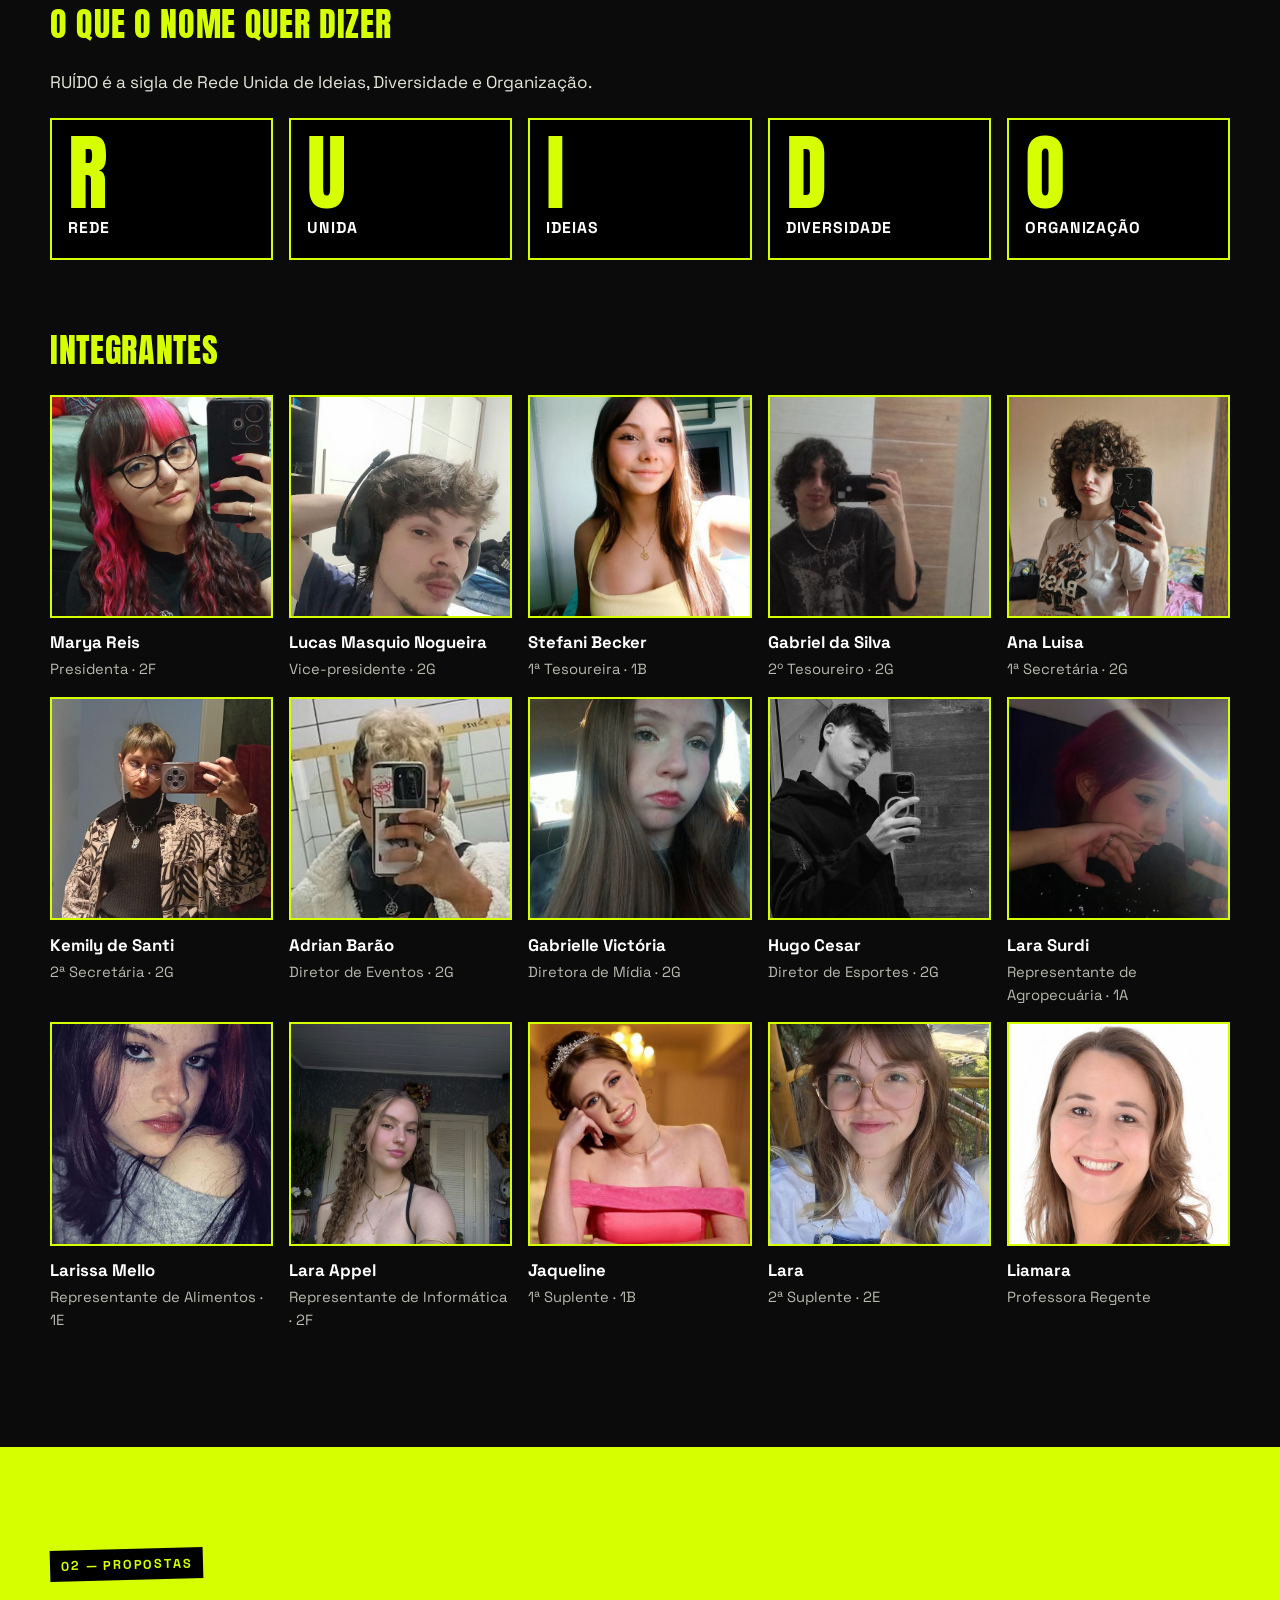
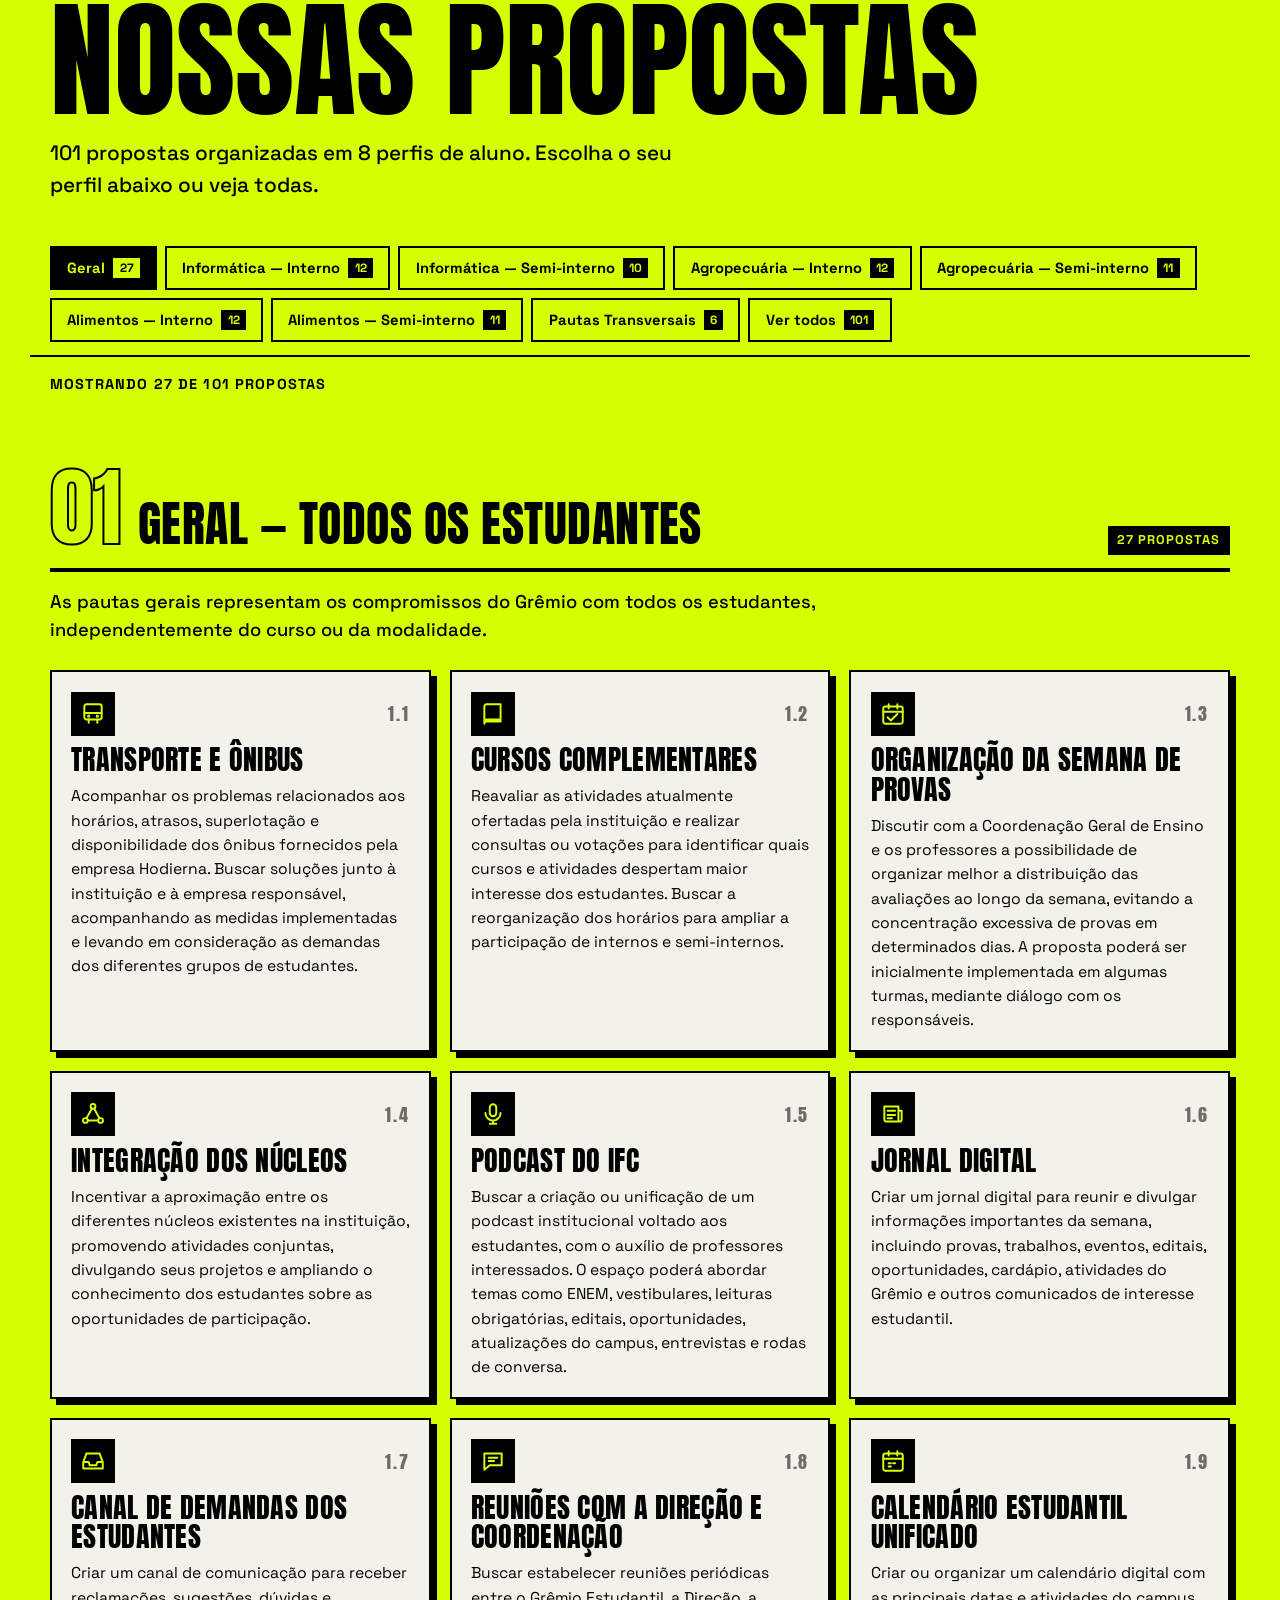
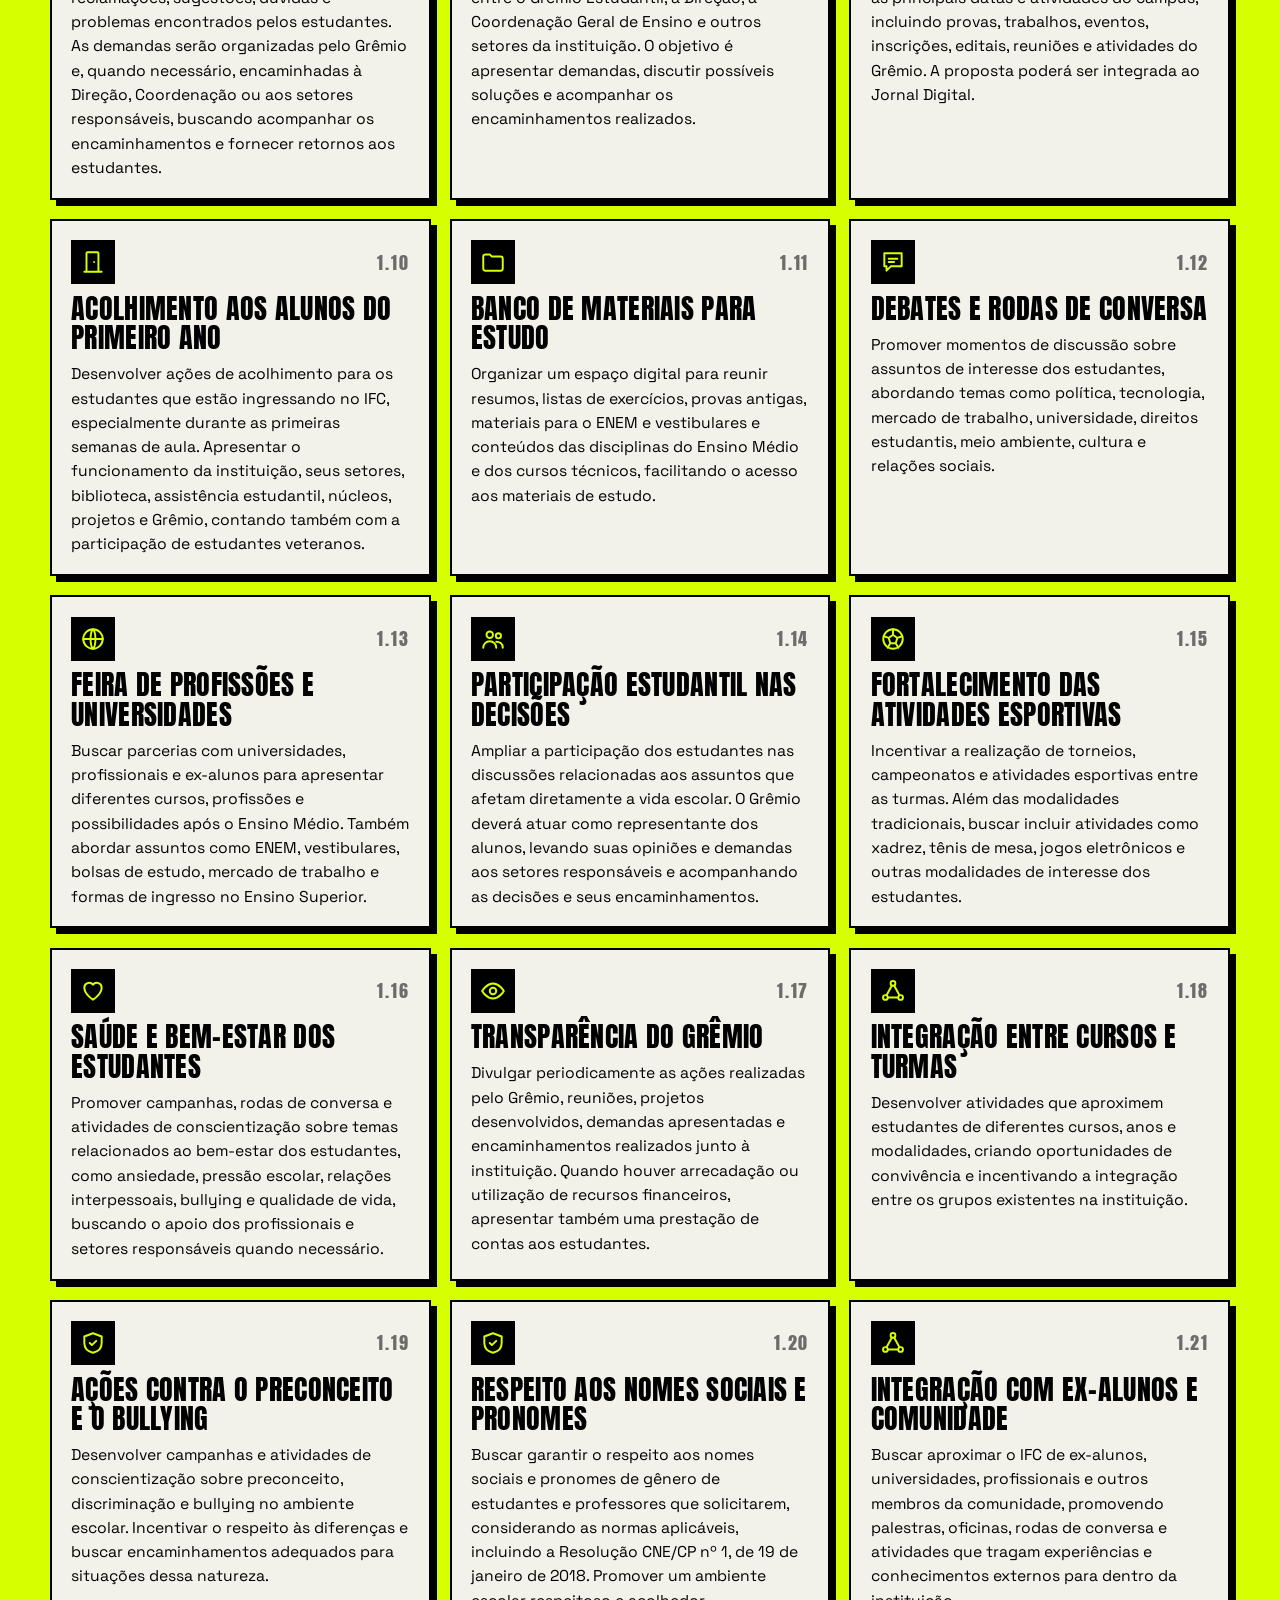
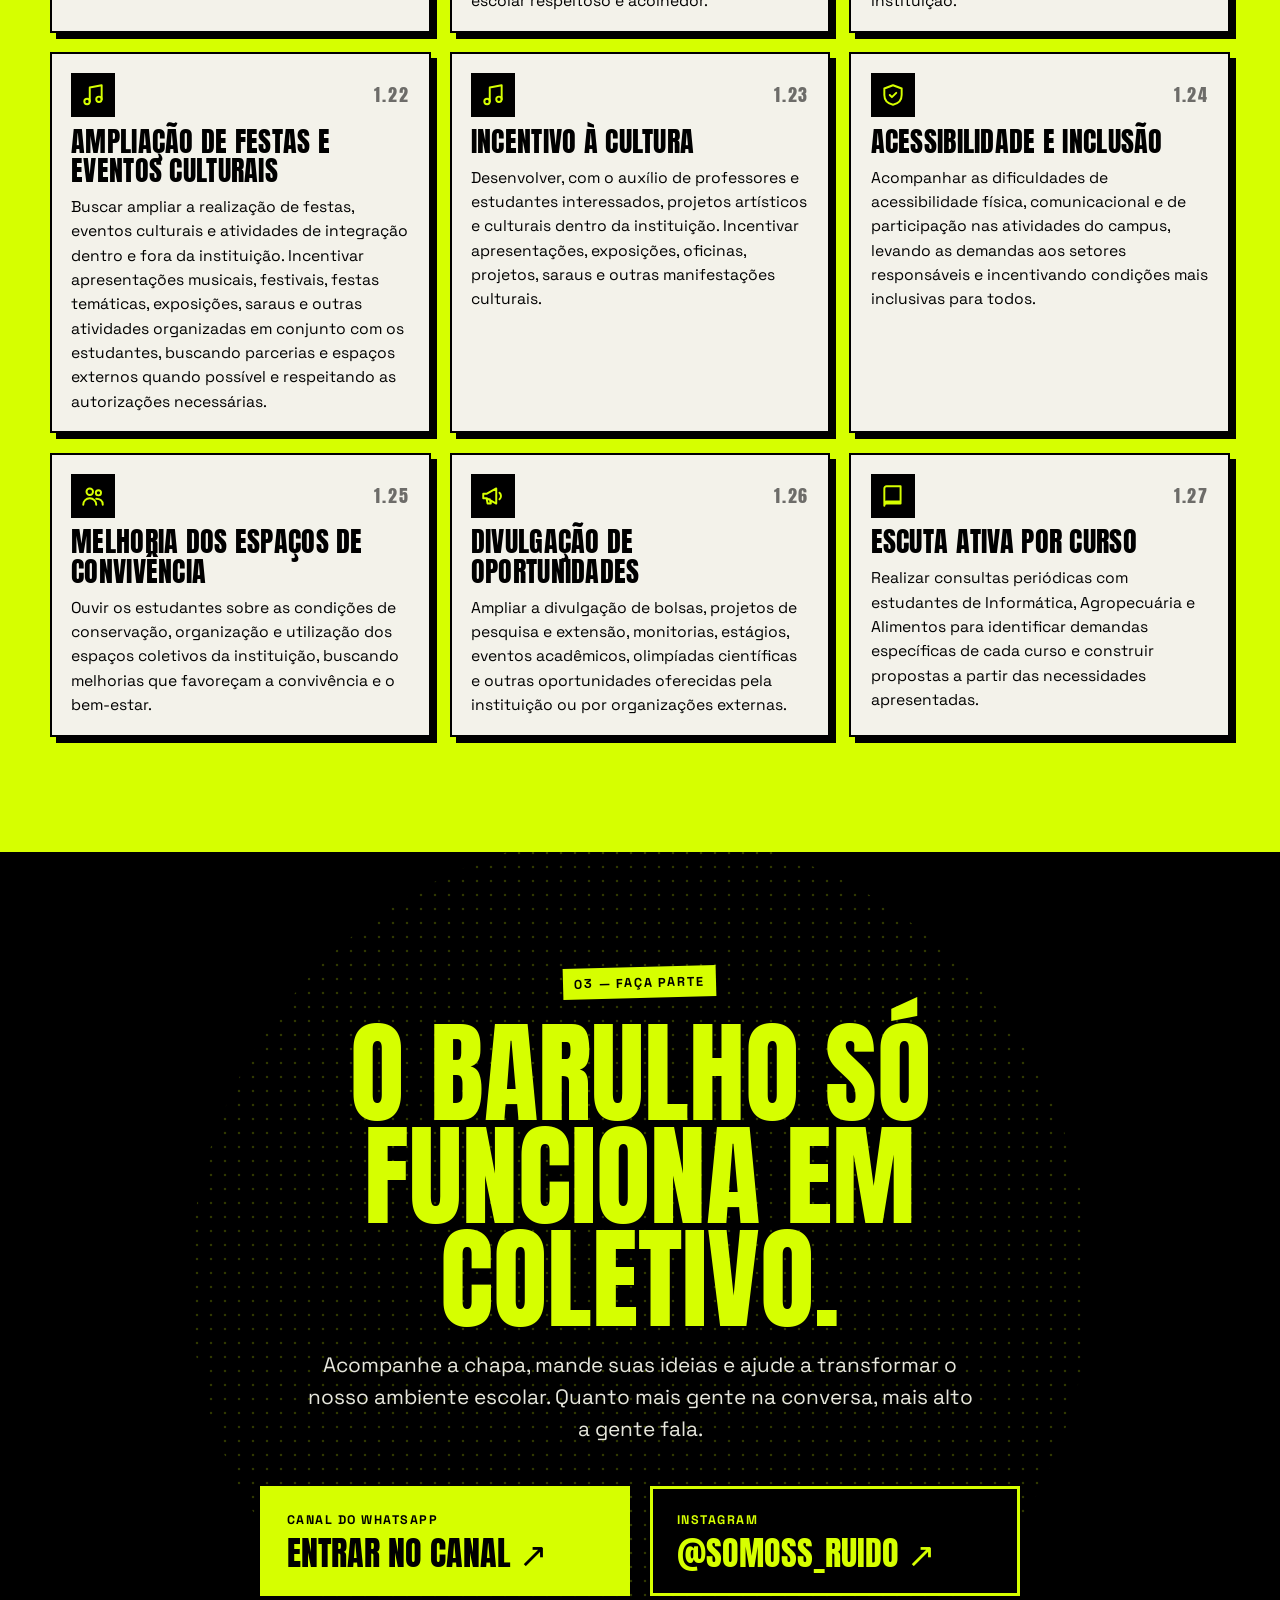
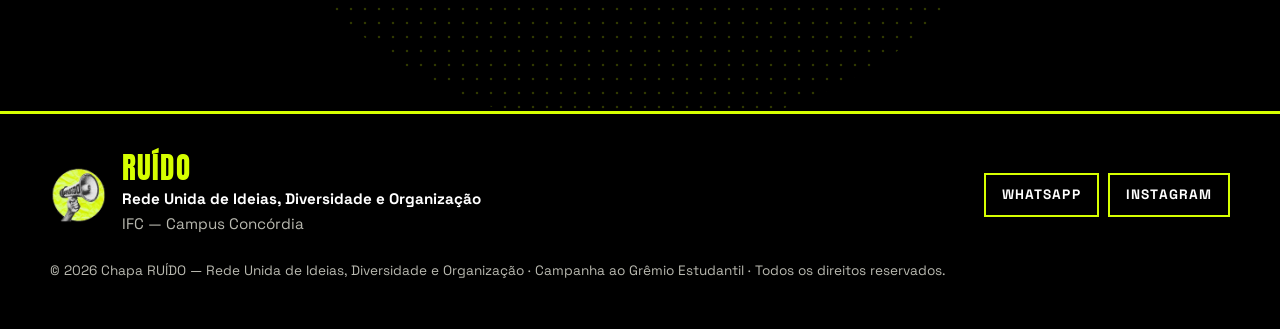
==== commit 0bdf357d: "atualização aba propostas agora, a aba "propostas" separa os alunos por perfis com pautas expecifica" ====
--- a/index.html
+++ b/index.html
@@ -8,7 +8,7 @@
   <meta name="theme-color" content="#000000">
   <meta property="og:type" content="website">
   <meta property="og:title" content="RUÍDO — Rede Unida de Ideias, Diversidade e Organização">
-  <meta property="og:description" content="Chapa candidata ao Grêmio Estudantil do IFC — Campus Concórdia. Conheça as 26 propostas e participe.">
+  <meta property="og:description" content="Chapa candidata ao Grêmio Estudantil do IFC — Campus Concórdia. Conheça as 101 propostas e participe.">
   <meta property="og:image" content="assets/og.jpg">
   <link rel="icon" type="image/png" href="assets/favicon.png">
   <link rel="preload" as="image" href="assets/logo.webp" type="image/webp">
--- a/css/style.css
+++ b/css/style.css
@@ -150,6 +150,16 @@
 .card__panel p { padding: 1rem 1.2rem 1.3rem; margin: 0 1.2rem; border-top: 2px dashed rgba(214,255,0,.6); padding-inline: 0; color: #f2f2ea; font-size: 1.02rem; line-height: 1.6; }
 .card--wide .card__title { font-size: clamp(1.6rem, 3vw, 2.3rem); }
 
+/* perfis: texto de abertura e cards de leitura direta (sem expandir) */
+.group__intro { max-width: 70ch; margin: -.4rem 0 1.6rem; font-weight: 500; font-size: clamp(1rem, 1.6vw, 1.15rem); }
+.props .grid { align-items: stretch; }
+.card--static { display: flex; flex-direction: column; }
+.card--static .card__btn { flex: 1; align-content: start; }
+.card--static:hover, .card.card--static[data-reveal].in:hover { transform: none; box-shadow: 6px 6px 0 var(--k); }
+.card--static .card__btn { cursor: default; }
+.card--static .card__txt { font-size: .98rem; line-height: 1.55; overflow-wrap: anywhere; }
+.card--static .card__title { overflow-wrap: break-word; }
+
 /* revelar */
 [data-reveal] { opacity: 0; transform: translateY(18px); transition: opacity .45s ease, transform .45s ease, box-shadow .2s, background .25s, color .25s; }
 [data-reveal].in { opacity: 1; transform: none; }
